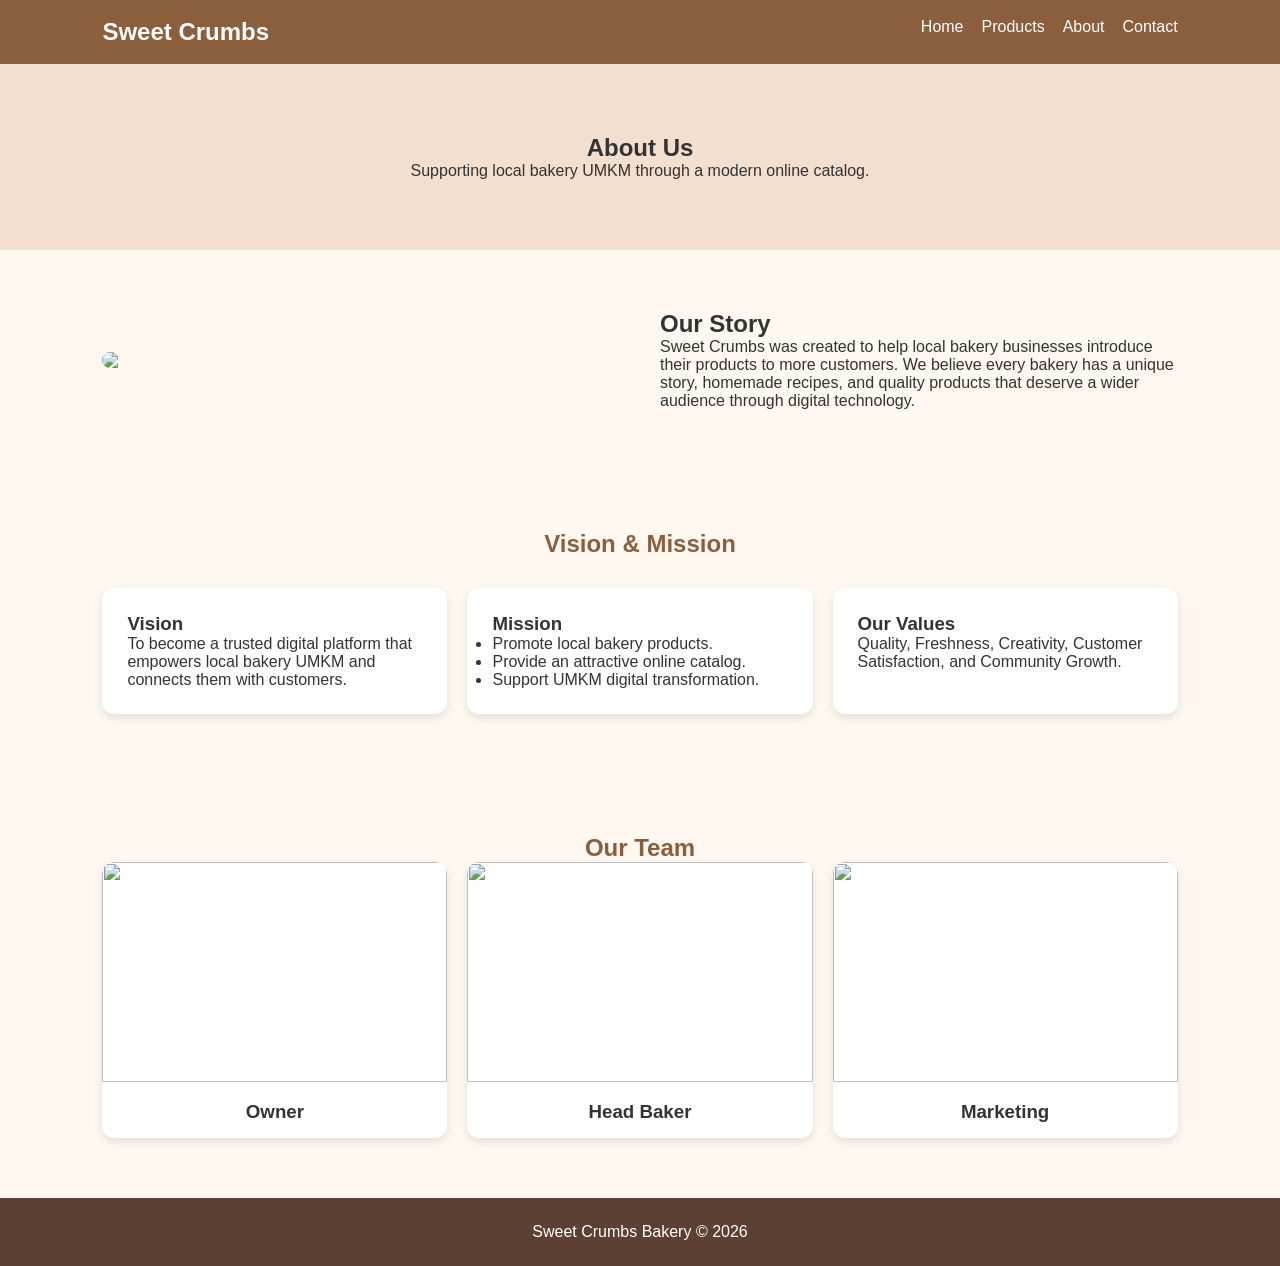
==== about.html @ 50914bee "First Commit" ====
<!doctype html>
<html lang="en">
  <head>
    <meta charset="UTF-8" />
    <meta name="viewport" content="width=device-width,initial-scale=1" />
    <title>About Us</title>
    <style>
      * {
        margin: 0;
        padding: 0;
        box-sizing: border-box;
        font-family: Arial;
      }
      body {
        background: #fff8f0;
        color: #333;
      }
      header {
        background: #8b5e3c;
        color: #fff;
        padding: 18px 8%;
        display: flex;
        justify-content: space-between;
      }
      nav a {
        color: #fff;
        text-decoration: none;
        margin-left: 18px;
      }
      .hero {
        padding: 70px 8%;
        background: #f3dfcf;
        text-align: center;
      }
      .section {
        padding: 60px 8%;
      }
      .about {
        display: grid;
        grid-template-columns: 1fr 1fr;
        gap: 40px;
        align-items: center;
      }
      .about img {
        width: 100%;
        border-radius: 12px;
      }
      .cards {
        display: grid;
        grid-template-columns: repeat(auto-fit, minmax(220px, 1fr));
        gap: 20px;
        margin-top: 30px;
      }
      .card {
        background: #fff;
        padding: 25px;
        border-radius: 12px;
        box-shadow: 0 4px 10px rgba(0, 0, 0, 0.1);
      }
      .team {
        display: grid;
        grid-template-columns: repeat(auto-fit, minmax(220px, 1fr));
        gap: 20px;
      }
      .member {
        background: #fff;
        border-radius: 12px;
        overflow: hidden;
        box-shadow: 0 4px 10px rgba(0, 0, 0, 0.1);
        text-align: center;
      }
      .member img {
        width: 100%;
        height: 220px;
        object-fit: cover;
      }
      footer {
        background: #5c4033;
        color: #fff;
        text-align: center;
        padding: 25px;
      }
      @media (max-width: 768px) {
        .about {
          grid-template-columns: 1fr;
        }
      }
    </style>
  </head>
  <body>
    <header>
      <h2>Sweet Crumbs</h2>
      <nav>
        <a href="index.html">Home</a><a href="products.html">Products</a
        ><a href="about.html">About</a><a href="contact.html">Contact</a>
      </nav>
    </header>
    <section class="hero">
      <h1>About Us</h1>
      <p>Supporting local bakery UMKM through a modern online catalog.</p>
    </section>

    <section class="section about">
      <img
        src="https://images.unsplash.com/photo-1517433670267-08bbd4be890f?auto=format&fit=crop&w=900&q=80"
      />
      <div>
        <h2>Our Story</h2>
        <p>
          Sweet Crumbs was created to help local bakery businesses introduce
          their products to more customers. We believe every bakery has a unique
          story, homemade recipes, and quality products that deserve a wider
          audience through digital technology.
        </p>
      </div>
    </section>

    <section class="section">
      <h2 style="text-align: center; color: #8b5e3c">Vision & Mission</h2>
      <div class="cards">
        <div class="card">
          <h3>Vision</h3>
          <p>
            To become a trusted digital platform that empowers local bakery UMKM
            and connects them with customers.
          </p>
        </div>
        <div class="card">
          <h3>Mission</h3>
          <ul>
            <li>Promote local bakery products.</li>
            <li>Provide an attractive online catalog.</li>
            <li>Support UMKM digital transformation.</li>
          </ul>
        </div>
        <div class="card">
          <h3>Our Values</h3>
          <p>
            Quality, Freshness, Creativity, Customer Satisfaction, and Community
            Growth.
          </p>
        </div>
      </div>
    </section>

    <section class="section">
      <h2 style="text-align: center; color: #8b5e3c">Our Team</h2>
      <div class="team">
        <div class="member">
          <img
            src="https://images.unsplash.com/photo-1500648767791-00dcc994a43e?auto=format&fit=crop&w=600&q=80"
          />
          <h3 style="padding: 15px">Owner</h3>
        </div>
        <div class="member">
          <img
            src="https://images.unsplash.com/photo-1494790108377-be9c29b29330?auto=format&fit=crop&w=600&q=80"
          />
          <h3 style="padding: 15px">Head Baker</h3>
        </div>
        <div class="member">
          <img
            src="https://images.unsplash.com/photo-1506794778202-cad84cf45f1d?auto=format&fit=crop&w=600&q=80"
          />
          <h3 style="padding: 15px">Marketing</h3>
        </div>
      </div>
    </section>

    <footer>Sweet Crumbs Bakery © 2026</footer>
  </body>
</html>
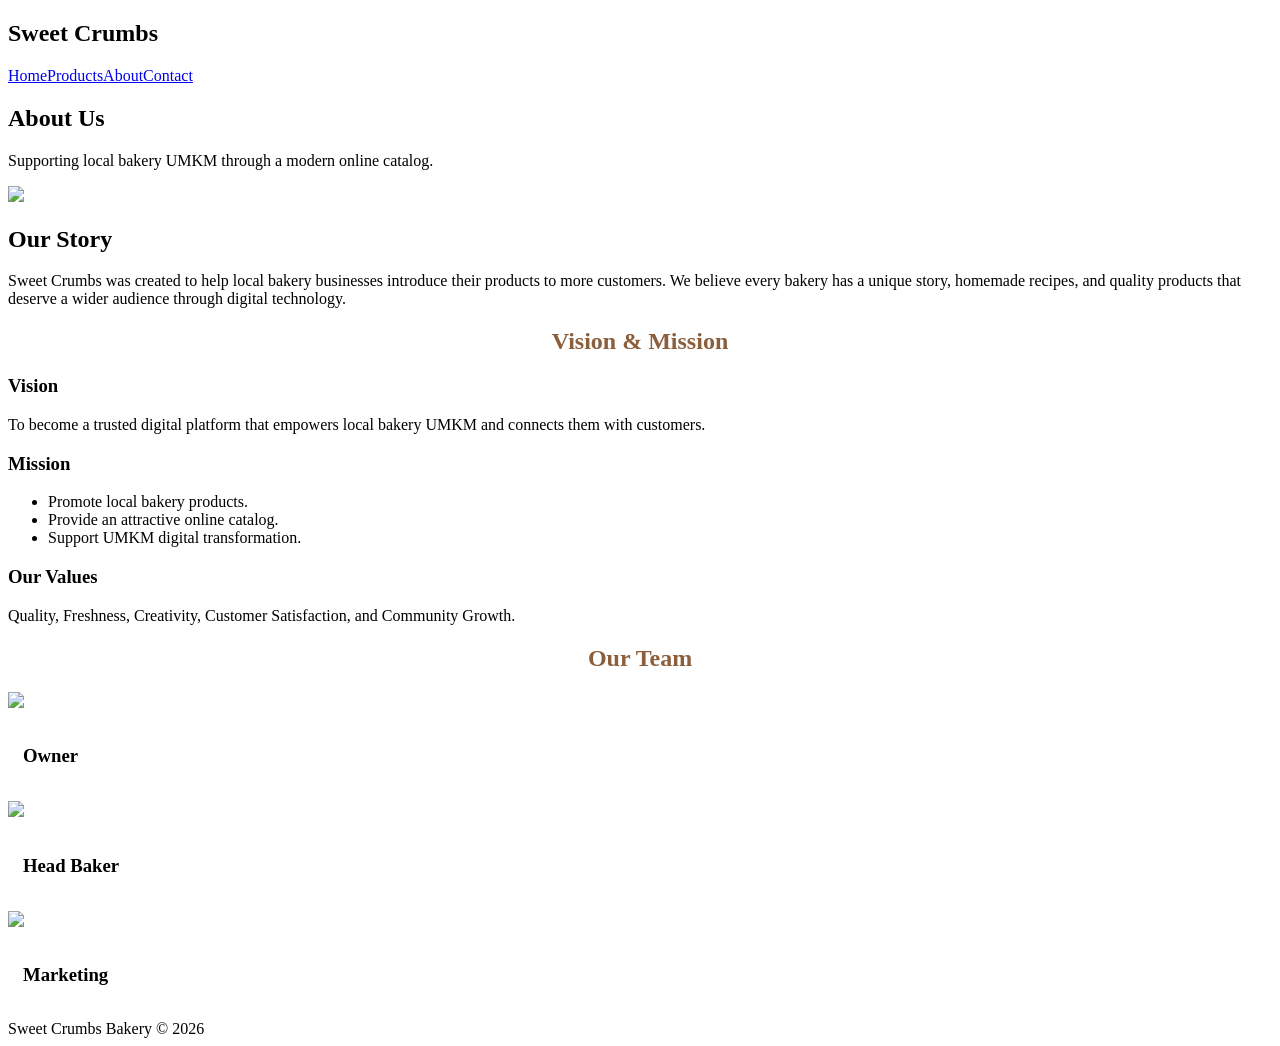
==== commit a4d1d086: "Update website" ====
--- a/about.html
+++ b/about.html
@@ -4,7 +4,7 @@
     <meta charset="UTF-8" />
     <meta name="viewport" content="width=device-width,initial-scale=1" />
     <title>About Us</title>
-    <style>
+    <!-- <style>
       * {
         margin: 0;
         padding: 0;
@@ -85,7 +85,7 @@
           grid-template-columns: 1fr;
         }
       }
-    </style>
+    </style> -->
   </head>
   <body>
     <header>
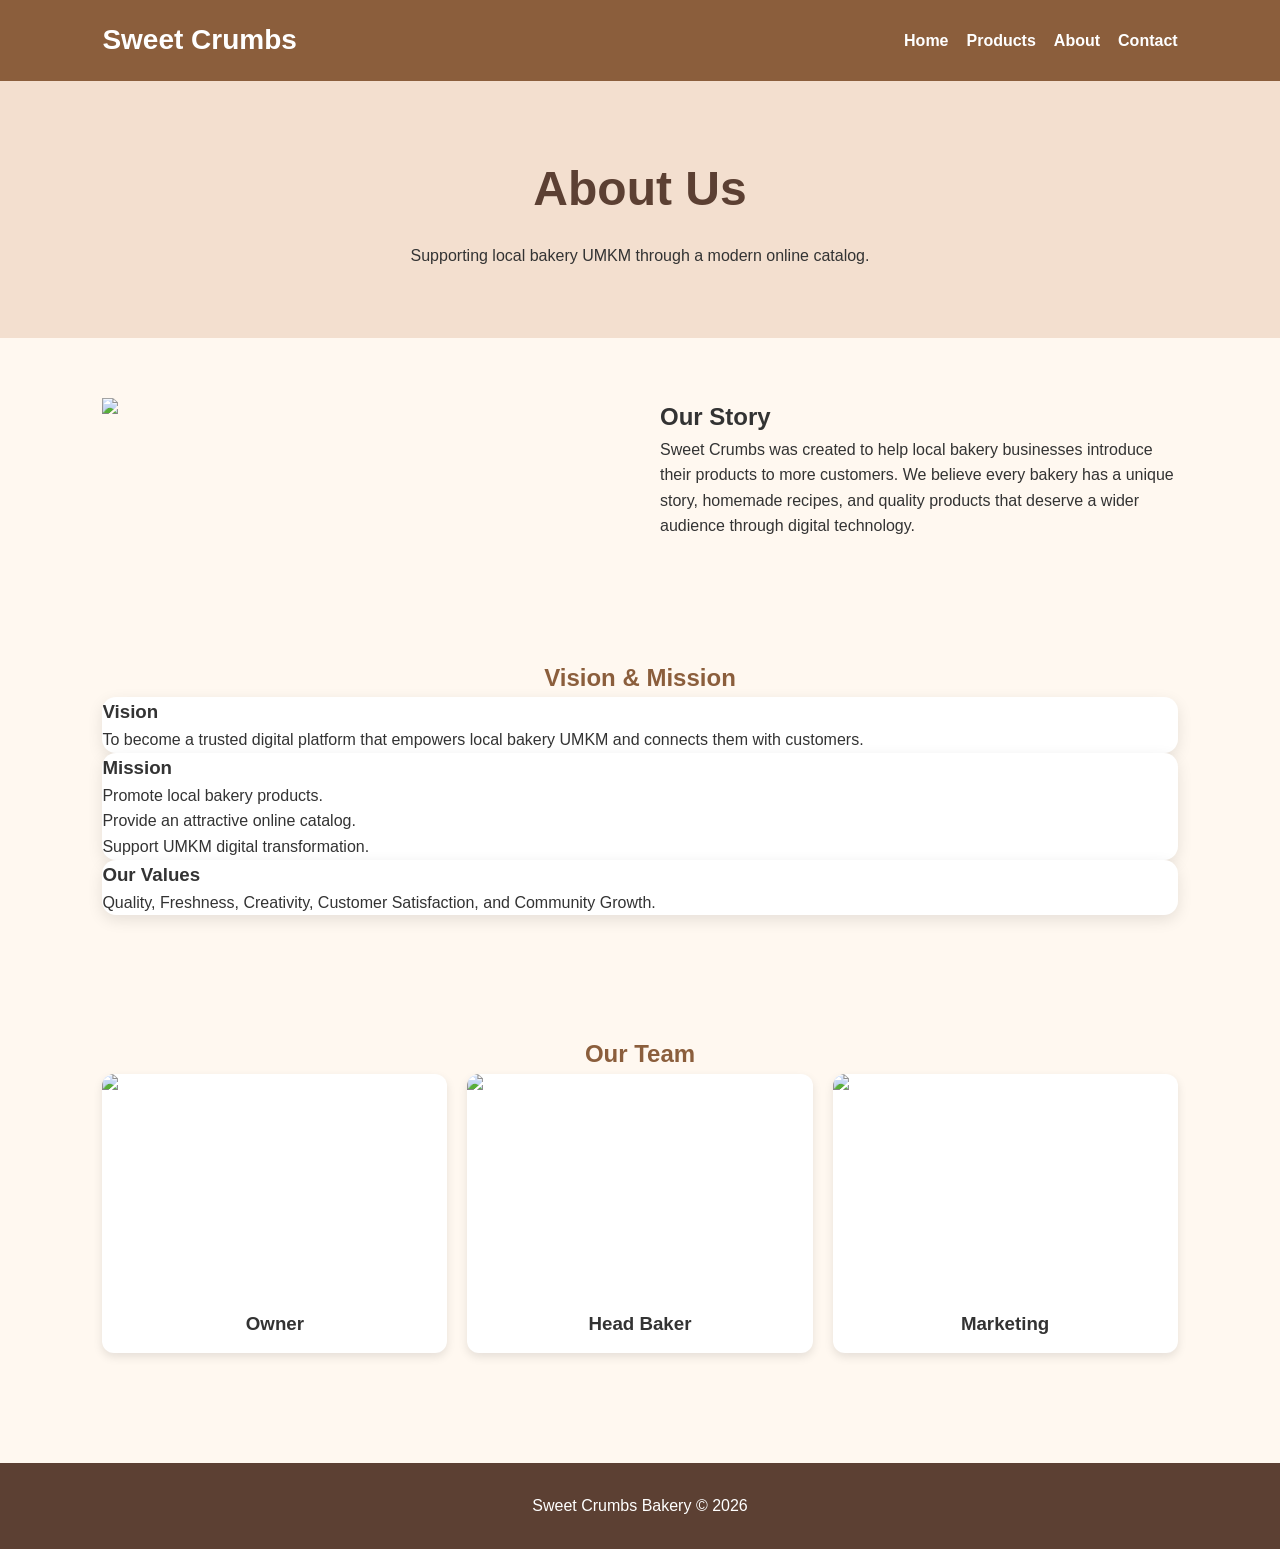
==== commit bf65551a: "Update website" ====
--- a/about.html
+++ b/about.html
@@ -2,90 +2,10 @@
 <html lang="en">
   <head>
     <meta charset="UTF-8" />
-    <meta name="viewport" content="width=device-width,initial-scale=1" />
-    <title>About Us</title>
-    <!-- <style>
-      * {
-        margin: 0;
-        padding: 0;
-        box-sizing: border-box;
-        font-family: Arial;
-      }
-      body {
-        background: #fff8f0;
-        color: #333;
-      }
-      header {
-        background: #8b5e3c;
-        color: #fff;
-        padding: 18px 8%;
-        display: flex;
-        justify-content: space-between;
-      }
-      nav a {
-        color: #fff;
-        text-decoration: none;
-        margin-left: 18px;
-      }
-      .hero {
-        padding: 70px 8%;
-        background: #f3dfcf;
-        text-align: center;
-      }
-      .section {
-        padding: 60px 8%;
-      }
-      .about {
-        display: grid;
-        grid-template-columns: 1fr 1fr;
-        gap: 40px;
-        align-items: center;
-      }
-      .about img {
-        width: 100%;
-        border-radius: 12px;
-      }
-      .cards {
-        display: grid;
-        grid-template-columns: repeat(auto-fit, minmax(220px, 1fr));
-        gap: 20px;
-        margin-top: 30px;
-      }
-      .card {
-        background: #fff;
-        padding: 25px;
-        border-radius: 12px;
-        box-shadow: 0 4px 10px rgba(0, 0, 0, 0.1);
-      }
-      .team {
-        display: grid;
-        grid-template-columns: repeat(auto-fit, minmax(220px, 1fr));
-        gap: 20px;
-      }
-      .member {
-        background: #fff;
-        border-radius: 12px;
-        overflow: hidden;
-        box-shadow: 0 4px 10px rgba(0, 0, 0, 0.1);
-        text-align: center;
-      }
-      .member img {
-        width: 100%;
-        height: 220px;
-        object-fit: cover;
-      }
-      footer {
-        background: #5c4033;
-        color: #fff;
-        text-align: center;
-        padding: 25px;
-      }
-      @media (max-width: 768px) {
-        .about {
-          grid-template-columns: 1fr;
-        }
-      }
-    </style> -->
+    <meta name="viewport" content="width=device-width, initial-scale=1.0" />
+    <title>Sweet Crumbs Bakery</title>
+
+    <link rel="stylesheet" href="css/style.css" />
   </head>
   <body>
     <header>
--- a/css/style.css
+++ b/css/style.css
@@ -0,0 +1,224 @@
+/* Global */
+* {
+  margin: 0;
+  padding: 0;
+  box-sizing: border-box;
+  font-family: Arial, sans-serif;
+}
+body {
+  background: #fff8f0;
+  color: #333;
+  line-height: 1.6;
+}
+a {
+  text-decoration: none;
+}
+img {
+  max-width: 100%;
+  display: block;
+}
+header {
+  background: #8b5e3c;
+  color: #fff;
+  padding: 18px 8%;
+  display: flex;
+  justify-content: space-between;
+  align-items: center;
+  flex-wrap: wrap;
+}
+header h2 {
+  font-size: 28px;
+}
+nav a {
+  color: #fff;
+  margin-left: 18px;
+  font-weight: bold;
+  transition: 0.3s;
+}
+nav a:hover {
+  color: #d4a056;
+}
+.hero {
+  padding: 70px 8%;
+  text-align: center;
+  background: #f3dfcf;
+}
+.hero h1 {
+  font-size: 48px;
+  color: #5c4033;
+  margin-bottom: 15px;
+}
+.hero-home {
+  height: 90vh;
+  background:
+    linear-gradient(rgba(0, 0, 0, 0.45), rgba(0, 0, 0, 0.45)),
+    url("https://images.unsplash.com/photo-1509440159596-0249088772ff?auto=format&fit=crop&w=1400&q=80")
+      center/cover;
+  display: flex;
+  align-items: center;
+  justify-content: center;
+  text-align: center;
+  color: #fff;
+}
+.hero-home h1 {
+  font-size: 54px;
+}
+.btn,
+button {
+  display: inline-block;
+  padding: 12px 28px;
+  background: #8b5e3c;
+  color: #fff;
+  border: none;
+  border-radius: 30px;
+  cursor: pointer;
+}
+.btn:hover,
+button:hover {
+  background: #d4a056;
+}
+section {
+  padding: 60px 8%;
+}
+.container {
+  max-width: 1200px;
+  margin: auto;
+}
+.grid {
+  display: grid;
+  grid-template-columns: repeat(auto-fit, minmax(220px, 1fr));
+  gap: 25px;
+}
+.card {
+  background: #fff;
+  border-radius: 14px;
+  overflow: hidden;
+  box-shadow: 0 5px 15px rgba(0, 0, 0, 0.1);
+  transition: 0.3s;
+}
+.card:hover {
+  transform: translateY(-6px);
+}
+.card img {
+  width: 100%;
+  height: 200px;
+  object-fit: cover;
+}
+.card-content {
+  padding: 18px;
+}
+.features {
+  display: grid;
+  grid-template-columns: repeat(auto-fit, minmax(220px, 1fr));
+  gap: 20px;
+}
+.feature {
+  background: #fff;
+  padding: 25px;
+  border-radius: 12px;
+  box-shadow: 0 4px 10px rgba(0, 0, 0, 0.08);
+  text-align: center;
+}
+.search {
+  display: flex;
+  gap: 10px;
+  max-width: 700px;
+  margin: 30px auto;
+}
+.search input {
+  flex: 1;
+  padding: 12px;
+  border: 1px solid #ccc;
+  border-radius: 8px;
+}
+.categories {
+  text-align: center;
+  margin-bottom: 30px;
+}
+.categories span {
+  display: inline-block;
+  padding: 10px 18px;
+  background: #8b5e3c;
+  color: #fff;
+  border-radius: 20px;
+  margin: 5px;
+}
+.product-detail,
+.about,
+.contact {
+  display: grid;
+  grid-template-columns: 1fr 1fr;
+  gap: 40px;
+}
+.price {
+  font-size: 30px;
+  color: #8b5e3c;
+  font-weight: bold;
+}
+.badge {
+  display: inline-block;
+  background: #d4a056;
+  color: #fff;
+  padding: 6px 14px;
+  border-radius: 20px;
+}
+.team {
+  display: grid;
+  grid-template-columns: repeat(auto-fit, minmax(220px, 1fr));
+  gap: 20px;
+}
+.member {
+  background: #fff;
+  border-radius: 12px;
+  overflow: hidden;
+  box-shadow: 0 4px 10px rgba(0, 0, 0, 0.1);
+  text-align: center;
+}
+.member img {
+  height: 220px;
+  object-fit: cover;
+}
+.contact-card {
+  background: #fff;
+  padding: 25px;
+  border-radius: 12px;
+  box-shadow: 0 4px 10px rgba(0, 0, 0, 0.1);
+}
+input,
+textarea {
+  width: 100%;
+  padding: 12px;
+  margin: 10px 0;
+  border: 1px solid #ccc;
+  border-radius: 8px;
+}
+.map {
+  height: 250px;
+  background: #ddd;
+  display: flex;
+  justify-content: center;
+  align-items: center;
+  border-radius: 12px;
+}
+footer {
+  background: #5c4033;
+  color: #fff;
+  text-align: center;
+  padding: 30px 8%;
+  margin-top: 50px;
+}
+@media (max-width: 768px) {
+  header {
+    flex-direction: column;
+    text-align: center;
+  }
+  .hero h1,
+  .hero-home h1 {
+    font-size: 36px;
+  }
+  .product-detail,
+  .about,
+  .contact {
+    grid-template-columns: 1fr;
+  }
+}
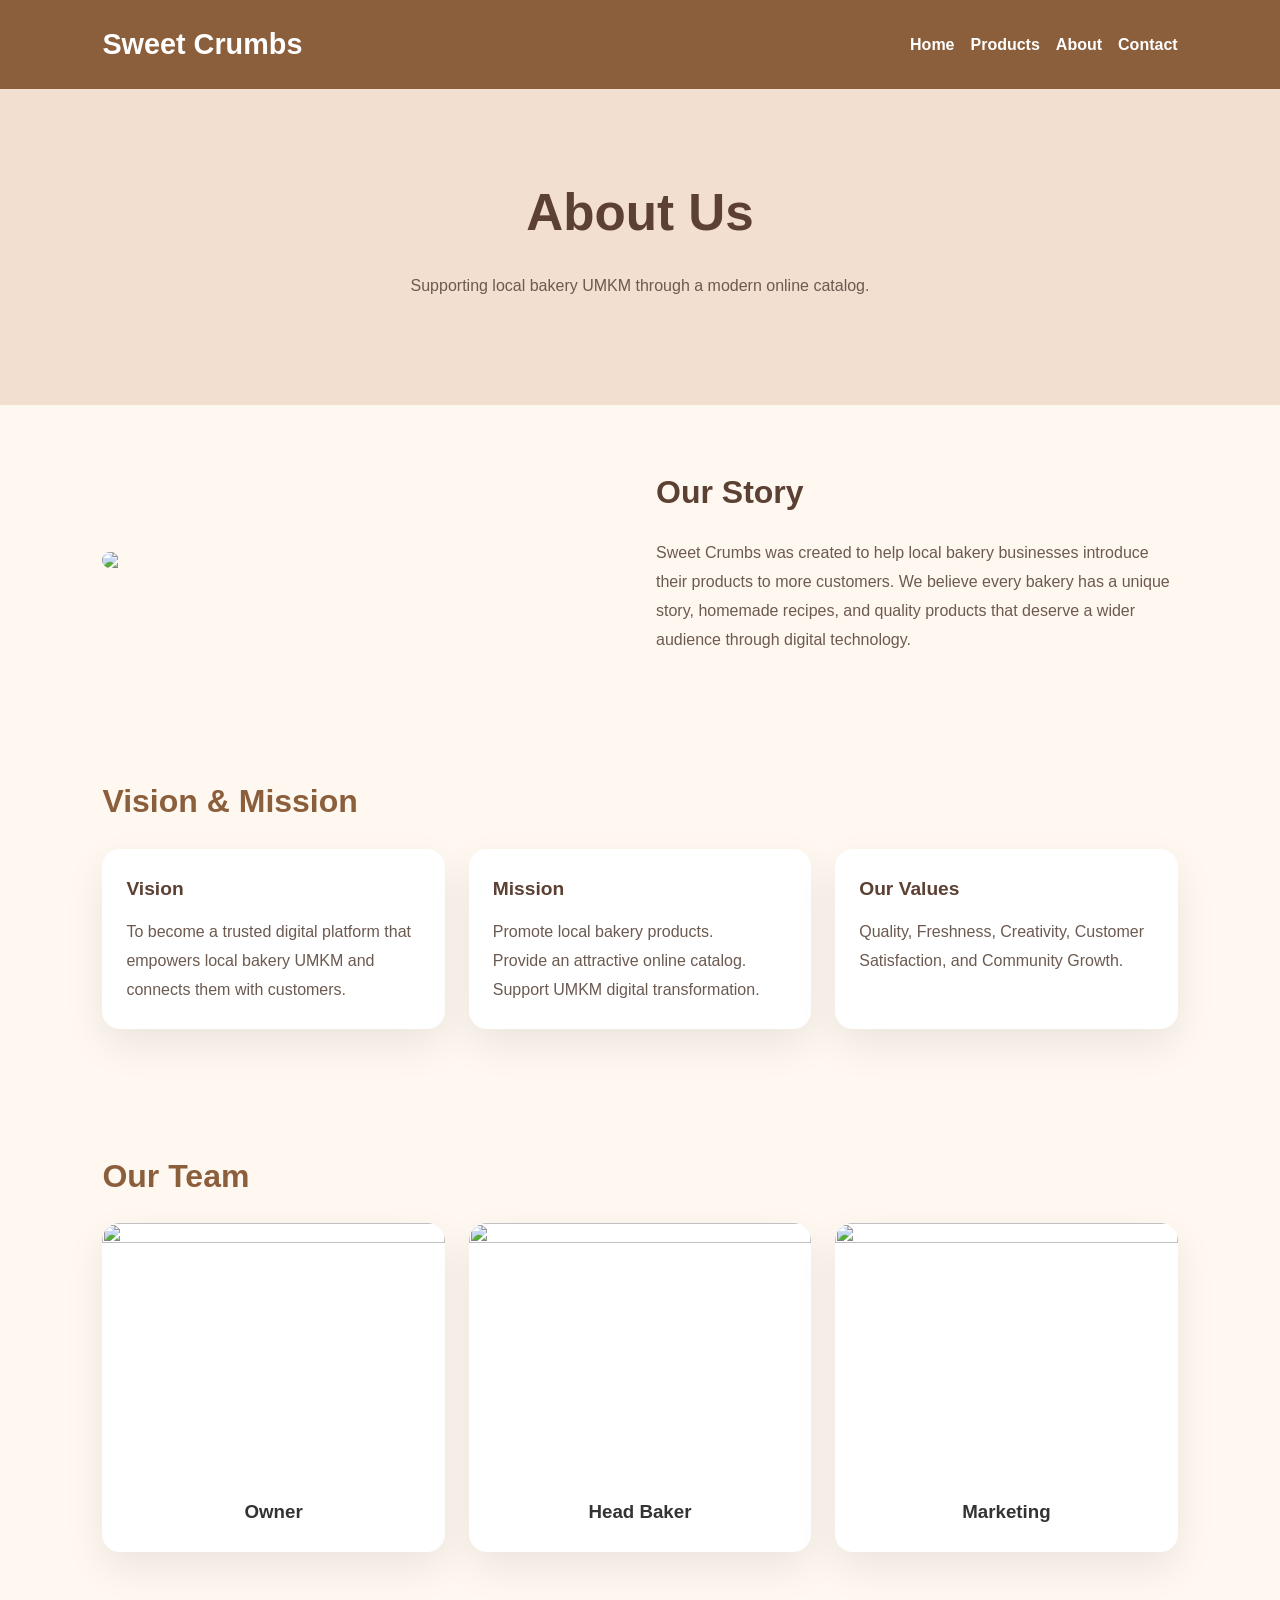
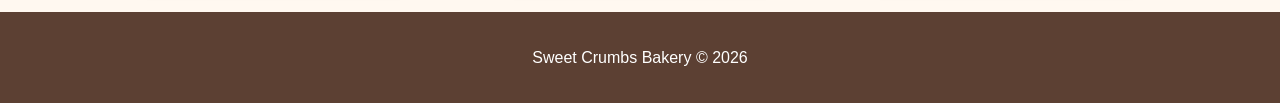
==== commit 483e438c: "Update website" ====
--- a/about.html
+++ b/about.html
@@ -7,12 +7,14 @@
 
     <link rel="stylesheet" href="css/style.css" />
   </head>
-  <body>
+  <body class="about-page">
     <header>
       <h2>Sweet Crumbs</h2>
       <nav>
-        <a href="index.html">Home</a><a href="products.html">Products</a
-        ><a href="about.html">About</a><a href="contact.html">Contact</a>
+        <a href="index.html">Home</a>
+        <a href="products.html">Products</a>
+        <a href="about.html">About</a>
+        <a href="contact.html">Contact</a>
       </nav>
     </header>
     <section class="hero">
@@ -20,12 +22,12 @@
       <p>Supporting local bakery UMKM through a modern online catalog.</p>
     </section>
 
-    <section class="section about">
+    <section class="section--split">
       <img
         src="https://images.unsplash.com/photo-1517433670267-08bbd4be890f?auto=format&fit=crop&w=900&q=80"
       />
       <div>
-        <h2>Our Story</h2>
+        <h2 class="section-title">Our Story</h2>
         <p>
           Sweet Crumbs was created to help local bakery businesses introduce
           their products to more customers. We believe every bakery has a unique
@@ -35,54 +37,60 @@
       </div>
     </section>
 
-    <section class="section">
-      <h2 style="text-align: center; color: #8b5e3c">Vision & Mission</h2>
+    <section>
+      <h2 class="section-title accent-title">Vision & Mission</h2>
       <div class="cards">
         <div class="card">
-          <h3>Vision</h3>
-          <p>
-            To become a trusted digital platform that empowers local bakery UMKM
-            and connects them with customers.
-          </p>
+          <div class="card-content">
+            <h3>Vision</h3>
+            <p>
+              To become a trusted digital platform that empowers local bakery UMKM
+              and connects them with customers.
+            </p>
+          </div>
         </div>
         <div class="card">
-          <h3>Mission</h3>
-          <ul>
-            <li>Promote local bakery products.</li>
-            <li>Provide an attractive online catalog.</li>
-            <li>Support UMKM digital transformation.</li>
-          </ul>
+          <div class="card-content">
+            <h3>Mission</h3>
+            <ul>
+              <li>Promote local bakery products.</li>
+              <li>Provide an attractive online catalog.</li>
+              <li>Support UMKM digital transformation.</li>
+            </ul>
+          </div>
         </div>
         <div class="card">
-          <h3>Our Values</h3>
-          <p>
-            Quality, Freshness, Creativity, Customer Satisfaction, and Community
-            Growth.
-          </p>
+          <div class="card-content">
+            <h3>Our Values</h3>
+            <p>
+              Quality, Freshness, Creativity, Customer Satisfaction, and Community
+              Growth.
+            </p>
+          </div>
         </div>
       </div>
     </section>
 
-    <section class="section">
-      <h2 style="text-align: center; color: #8b5e3c">Our Team</h2>
+    <section>
+      <h2 class="section-title accent-title">Our Team</h2>
       <div class="team">
         <div class="member">
           <img
             src="https://images.unsplash.com/photo-1500648767791-00dcc994a43e?auto=format&fit=crop&w=600&q=80"
           />
-          <h3 style="padding: 15px">Owner</h3>
+          <h3>Owner</h3>
         </div>
         <div class="member">
           <img
             src="https://images.unsplash.com/photo-1494790108377-be9c29b29330?auto=format&fit=crop&w=600&q=80"
           />
-          <h3 style="padding: 15px">Head Baker</h3>
+          <h3>Head Baker</h3>
         </div>
         <div class="member">
           <img
             src="https://images.unsplash.com/photo-1506794778202-cad84cf45f1d?auto=format&fit=crop&w=600&q=80"
           />
-          <h3 style="padding: 15px">Marketing</h3>
+          <h3>Marketing</h3>
         </div>
       </div>
     </section>
--- a/css/style.css
+++ b/css/style.css
@@ -1,224 +1,463 @@
+:root {
+  --background: #fff8f0;
+  --surface: #ffffff;
+  --text: #333333;
+  --muted: #6c5a50;
+  --brand: #8b5e3c;
+  --accent: #d4a056;
+  --dark: #5c4033;
+  --radius: 18px;
+  --shadow: 0 16px 40px rgba(0, 0, 0, 0.08);
+  --max-width: 1200px;
+}
+
 /* Global */
 * {
   margin: 0;
   padding: 0;
   box-sizing: border-box;
+}
+
+html {
+  scroll-behavior: smooth;
+}
+
+body {
   font-family: Arial, sans-serif;
-}
-body {
-  background: #fff8f0;
-  color: #333;
-  line-height: 1.6;
-}
+  background: var(--background);
+  color: var(--text);
+  line-height: 1.7;
+  min-height: 100vh;
+}
+
 a {
+  color: inherit;
   text-decoration: none;
 }
+
 img {
   max-width: 100%;
   display: block;
 }
+
+ul {
+  list-style: none;
+}
+
+section {
+  padding: 60px 8%;
+}
+
+.container {
+  width: min(100%, calc(var(--max-width) - 2rem));
+  margin: 0 auto;
+}
+
+.grid {
+  display: grid;
+  grid-template-columns: repeat(auto-fit, minmax(220px, 1fr));
+  gap: 24px;
+}
+
+/* Header */
 header {
-  background: #8b5e3c;
-  color: #fff;
-  padding: 18px 8%;
+  background: var(--brand);
+  color: #fff;
+  padding: 1.25rem 8%;
   display: flex;
   justify-content: space-between;
   align-items: center;
   flex-wrap: wrap;
 }
+
 header h2 {
-  font-size: 28px;
-}
+  font-size: 1.8rem;
+}
+
+nav {
+  display: flex;
+  flex-wrap: wrap;
+  gap: 1rem;
+}
+
 nav a {
   color: #fff;
-  margin-left: 18px;
-  font-weight: bold;
-  transition: 0.3s;
-}
+  font-weight: 700;
+  transition: color 0.25s ease;
+}
+
 nav a:hover {
-  color: #d4a056;
-}
-.hero {
-  padding: 70px 8%;
-  text-align: center;
-  background: #f3dfcf;
-}
-.hero h1 {
-  font-size: 48px;
-  color: #5c4033;
-  margin-bottom: 15px;
-}
-.hero-home {
-  height: 90vh;
-  background:
-    linear-gradient(rgba(0, 0, 0, 0.45), rgba(0, 0, 0, 0.45)),
-    url("https://images.unsplash.com/photo-1509440159596-0249088772ff?auto=format&fit=crop&w=1400&q=80")
-      center/cover;
-  display: flex;
+  color: var(--accent);
+}
+
+/* Buttons */
+.btn,
+button {
+  display: inline-flex;
   align-items: center;
   justify-content: center;
-  text-align: center;
-  color: #fff;
-}
-.hero-home h1 {
-  font-size: 54px;
-}
-.btn,
-button {
-  display: inline-block;
-  padding: 12px 28px;
-  background: #8b5e3c;
+  padding: 0.95rem 2rem;
+  background: var(--brand);
   color: #fff;
   border: none;
-  border-radius: 30px;
+  border-radius: 999px;
   cursor: pointer;
-}
+  transition: background 0.25s ease, transform 0.25s ease;
+}
+
 .btn:hover,
 button:hover {
-  background: #d4a056;
-}
-section {
-  padding: 60px 8%;
-}
-.container {
-  max-width: 1200px;
-  margin: auto;
-}
-.grid {
+  background: var(--accent);
+}
+
+.btn:focus,
+button:focus,
+nav a:focus {
+  outline: 3px solid rgba(212, 160, 86, 0.35);
+  outline-offset: 3px;
+}
+
+/* Global Cards */
+.card {
+  background: var(--surface);
+  border-radius: var(--radius);
+  overflow: hidden;
+  box-shadow: var(--shadow);
+  transition: transform 0.25s ease, box-shadow 0.25s ease;
+}
+
+.card:hover {
+  transform: translateY(-5px);
+}
+
+.card > img {
+  width: 100%;
+  aspect-ratio: 4 / 3;
+  object-fit: cover;
+}
+
+.card-content {
+  padding: 1.5rem;
+}
+
+.card-content h3,
+.card-content h2,
+.card-content h1 {
+  color: var(--dark);
+}
+
+.card-content h3 {
+  margin-bottom: 0.8rem;
+  font-size: 1.2rem;
+}
+
+.card-content p,
+.card-content li,
+section p {
+  color: var(--muted);
+  line-height: 1.8;
+}
+
+/* Hero */
+.hero {
+  padding: 80px 8%;
+  text-align: center;
+  background: #f3dfcf;
+}
+
+.hero h1 {
+  font-size: clamp(2.4rem, 4vw, 3.5rem);
+  color: var(--dark);
+  margin-bottom: 1rem;
+}
+
+.hero p {
+  max-width: 700px;
+  margin: 0 auto 1.5rem;
+  color: var(--muted);
+  font-size: 1rem;
+}
+
+/* Reusable sections */
+.section-title {
+  font-size: clamp(2rem, 2.5vw, 2.6rem);
+  color: var(--dark);
+  margin-bottom: 1.25rem;
+}
+
+.accent-title {
+  color: var(--brand);
+}
+
+.section--split {
+  display: grid;
+  grid-template-columns: repeat(2, minmax(0, 1fr));
+  gap: 2rem;
+  align-items: center;
+}
+
+.section--split img {
+  border-radius: var(--radius);
+}
+
+.section--split h2,
+.section--split p {
+  text-align: left;
+}
+
+.section--testimonial {
+  background: var(--dark);
+  color: #fff;
+  text-align: center;
+}
+
+.section--testimonial p {
+  color: #f5ebdf;
+  max-width: 760px;
+  margin: 0.75rem auto 0;
+  font-size: 1.05rem;
+}
+
+.section--cta {
+  background: #f1e3d3;
+  text-align: center;
+}
+
+.section--cta p {
+  max-width: 720px;
+  margin: 0 auto 1.5rem;
+  color: var(--muted);
+}
+
+/* Home page */
+.home-page .features {
   display: grid;
   grid-template-columns: repeat(auto-fit, minmax(220px, 1fr));
-  gap: 25px;
-}
-.card {
-  background: #fff;
+  gap: 24px;
+}
+
+.feature {
+  background: var(--surface);
+  padding: 2rem;
+  border-radius: var(--radius);
+  box-shadow: var(--shadow);
+  text-align: center;
+}
+
+.feature h3 {
+  margin-bottom: 0.75rem;
+}
+
+.feature p {
+  color: var(--muted);
+}
+
+/* About page */
+.about-page .cards,
+.about-page .team {
+  display: grid;
+  grid-template-columns: repeat(auto-fit, minmax(220px, 1fr));
+  gap: 24px;
+}
+
+.member {
+  background: var(--surface);
+  border-radius: var(--radius);
+  overflow: hidden;
+  box-shadow: var(--shadow);
+  text-align: center;
+}
+
+.member img {
+  width: 100%;
+  aspect-ratio: 4 / 3;
+  object-fit: cover;
+}
+
+.member h3 {
+  padding: 1rem 1.25rem 1.5rem;
+}
+
+/* Products page */
+.products-page .search-bar {
+  display: flex;
+  flex-wrap: wrap;
+  gap: 1rem;
+  max-width: 720px;
+  margin: 2rem auto;
+}
+
+.products-page .search-bar input {
+  flex: 1;
+  min-width: 220px;
+  border: 1px solid #d3c9bb;
   border-radius: 14px;
-  overflow: hidden;
-  box-shadow: 0 5px 15px rgba(0, 0, 0, 0.1);
-  transition: 0.3s;
-}
-.card:hover {
-  transform: translateY(-6px);
-}
-.card img {
-  width: 100%;
-  height: 200px;
-  object-fit: cover;
-}
-.card-content {
-  padding: 18px;
-}
-.features {
-  display: grid;
+  padding: 1rem 1.25rem;
+}
+
+.products-page .product-filters {
+  display: flex;
+  flex-wrap: wrap;
+  gap: 0.8rem;
+  justify-content: center;
+  margin-bottom: 2rem;
+}
+
+.products-page .filter-pill {
+  display: inline-flex;
+  padding: 0.75rem 1.25rem;
+  background: var(--brand);
+  color: #fff;
+  border-radius: 999px;
+  font-weight: 700;
+}
+
+/* Product detail page */
+.product-detail-page .product-detail-grid {
+  display: grid;
+  grid-template-columns: 1.1fr 0.9fr;
+  gap: 2rem;
+  align-items: start;
+  margin-top: 2rem;
+}
+
+.product-detail-page .badge {
+  display: inline-flex;
+  background: var(--accent);
+  color: #fff;
+  padding: 0.65rem 1rem;
+  border-radius: 999px;
+  font-size: 0.95rem;
+  margin-bottom: 1rem;
+}
+
+.product-detail-page .price {
+  font-size: 2rem;
+  color: var(--brand);
+  font-weight: 700;
+  margin: 1rem 0 1.25rem;
+}
+
+.product-detail-page .product-info h3 {
+  margin: 1.5rem 0 0.75rem;
+  color: var(--dark);
+}
+
+.product-detail-page .product-info ul {
+  margin-left: 1.25rem;
+  color: var(--muted);
+  line-height: 1.8;
+}
+
+.product-detail-page .related {
+  margin-top: 3rem;
+}
+
+.product-detail-page .related .grid {
   grid-template-columns: repeat(auto-fit, minmax(220px, 1fr));
-  gap: 20px;
-}
-.feature {
-  background: #fff;
-  padding: 25px;
-  border-radius: 12px;
-  box-shadow: 0 4px 10px rgba(0, 0, 0, 0.08);
-  text-align: center;
-}
-.search {
+}
+
+/* Contact page */
+.contact-page .contact-grid {
+  display: grid;
+  grid-template-columns: repeat(2, minmax(0, 1fr));
+  gap: 2rem;
+  margin-top: 2rem;
+}
+
+.contact-card {
+  padding: 2rem;
+}
+
+.contact-card h2 {
+  margin-bottom: 1rem;
+  color: var(--dark);
+}
+
+.contact-card p {
+  color: var(--muted);
+  line-height: 1.8;
+}
+
+.contact-card .map {
+  margin-top: 2rem;
+  height: 250px;
+  border-radius: var(--radius);
+  background: #e7e0d5;
   display: flex;
-  gap: 10px;
-  max-width: 700px;
-  margin: 30px auto;
-}
-.search input {
-  flex: 1;
-  padding: 12px;
-  border: 1px solid #ccc;
-  border-radius: 8px;
-}
-.categories {
-  text-align: center;
-  margin-bottom: 30px;
-}
-.categories span {
-  display: inline-block;
-  padding: 10px 18px;
-  background: #8b5e3c;
-  color: #fff;
-  border-radius: 20px;
-  margin: 5px;
-}
-.product-detail,
-.about,
-.contact {
-  display: grid;
-  grid-template-columns: 1fr 1fr;
-  gap: 40px;
-}
-.price {
-  font-size: 30px;
-  color: #8b5e3c;
-  font-weight: bold;
-}
-.badge {
-  display: inline-block;
-  background: #d4a056;
-  color: #fff;
-  padding: 6px 14px;
-  border-radius: 20px;
-}
-.team {
-  display: grid;
-  grid-template-columns: repeat(auto-fit, minmax(220px, 1fr));
-  gap: 20px;
-}
-.member {
-  background: #fff;
-  border-radius: 12px;
-  overflow: hidden;
-  box-shadow: 0 4px 10px rgba(0, 0, 0, 0.1);
-  text-align: center;
-}
-.member img {
-  height: 220px;
-  object-fit: cover;
-}
-.contact-card {
-  background: #fff;
-  padding: 25px;
-  border-radius: 12px;
-  box-shadow: 0 4px 10px rgba(0, 0, 0, 0.1);
-}
+  justify-content: center;
+  align-items: center;
+  color: var(--muted);
+}
+
 input,
 textarea {
   width: 100%;
-  padding: 12px;
-  margin: 10px 0;
-  border: 1px solid #ccc;
-  border-radius: 8px;
-}
-.map {
-  height: 250px;
-  background: #ddd;
-  display: flex;
-  justify-content: center;
-  align-items: center;
-  border-radius: 12px;
-}
+  padding: 1rem;
+  margin: 0.75rem 0;
+  border: 1px solid #d3c9bb;
+  border-radius: 14px;
+  background: #fff;
+  color: var(--text);
+  font: inherit;
+}
+
+textarea {
+  resize: vertical;
+  min-height: 140px;
+}
+
+/* Footer */
 footer {
-  background: #5c4033;
-  color: #fff;
-  text-align: center;
-  padding: 30px 8%;
-  margin-top: 50px;
-}
-@media (max-width: 768px) {
+  background: var(--dark);
+  color: #fff;
+  text-align: center;
+  padding: 2rem 8%;
+}
+
+footer p {
+  margin: 0.35rem 0;
+  color: #f6eee5;
+}
+
+/* Responsive */
+@media (max-width: 992px) {
+  header,
+  footer {
+    padding-left: 5%;
+    padding-right: 5%;
+  }
+
+  .section--split,
+  .product-detail-page .product-detail-grid,
+  .contact-page .contact-grid {
+    grid-template-columns: 1fr;
+  }
+
+  .products-page .search-bar {
+    flex-direction: column;
+  }
+}
+
+@media (max-width: 650px) {
   header {
-    flex-direction: column;
     text-align: center;
   }
-  .hero h1,
-  .hero-home h1 {
-    font-size: 36px;
-  }
-  .product-detail,
-  .about,
-  .contact {
-    grid-template-columns: 1fr;
-  }
-}
+
+  nav {
+    justify-content: center;
+  }
+
+  .hero {
+    padding: 60px 8%;
+  }
+
+  section {
+    padding: 40px 8%;
+  }
+
+  .btn,
+  button {
+    width: 100%;
+  }
+}
